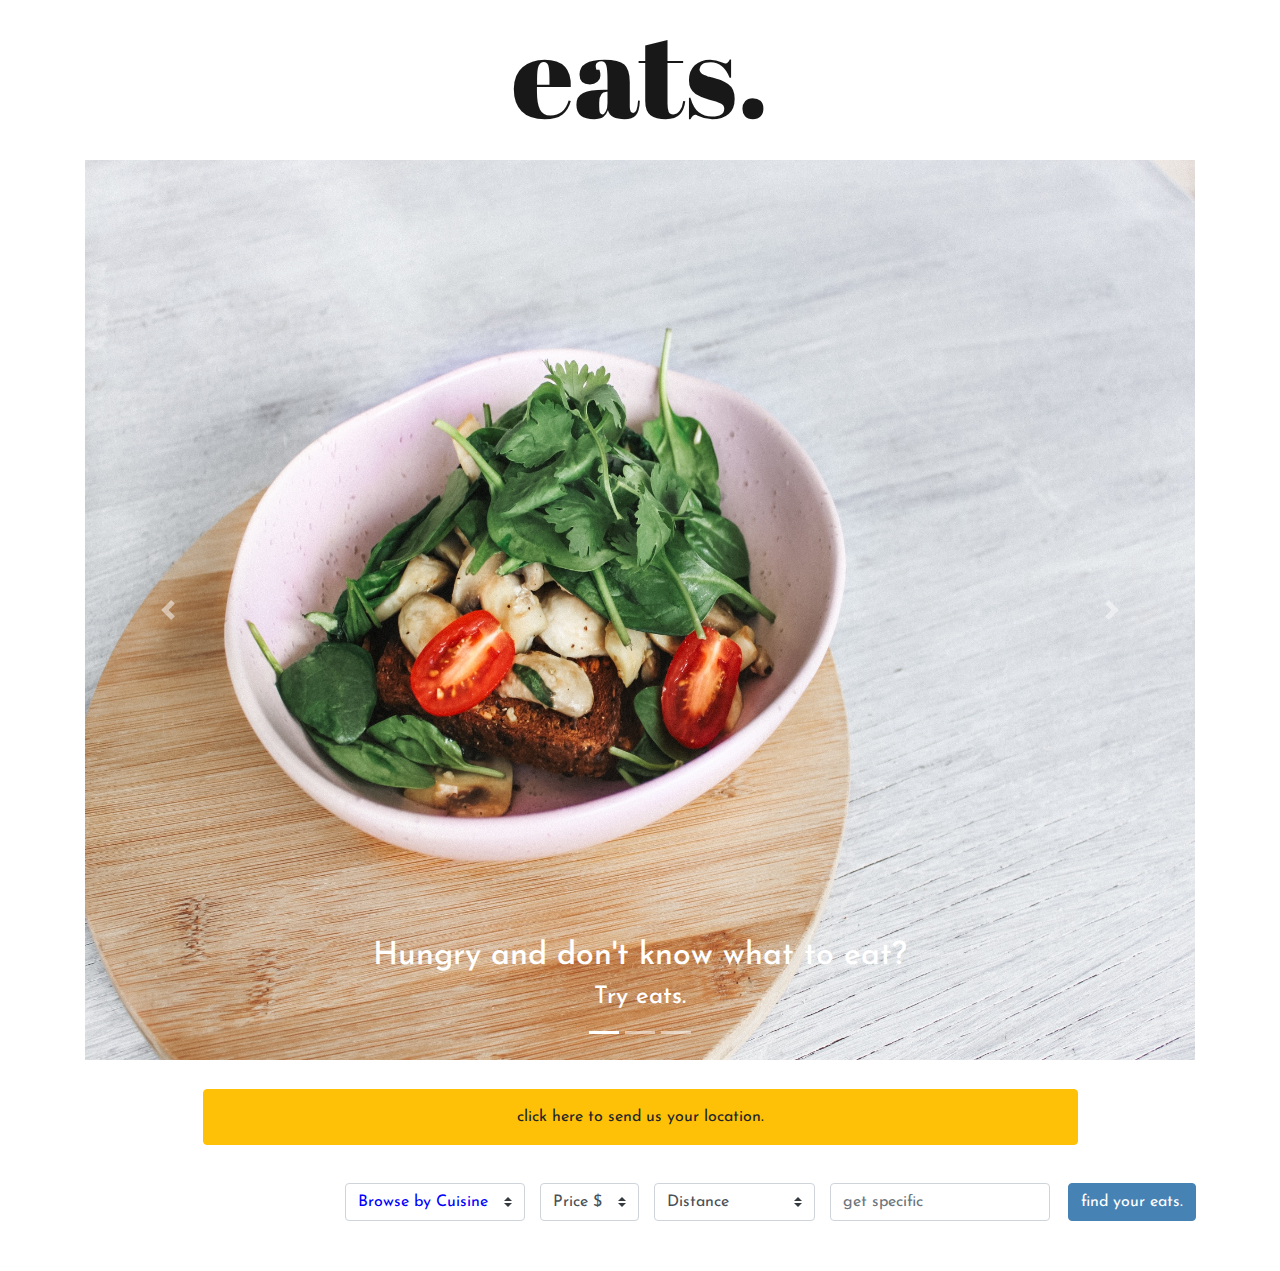
==== index.html @ 849ef132 "updates" ====
<html lang="en">

<head>
  <meta charset="UTF-8">
  <meta name="viewport" content="width=device-width, initial-scale=1.0">
  <meta http-equiv="X-UA-Compatible" content="ie=edge">
  <title>eats.</title>
  <link href="https://fonts.googleapis.com/css?family=Abril+Fatface|Playfair+Display" rel="stylesheet">
  <link href="https://fonts.googleapis.com/css?family=Josefin+Sans" rel="stylesheet">
  <link href="https://stackpath.bootstrapcdn.com/bootstrap/4.3.1/css/bootstrap.min.css" rel="stylesheet">
  <link href="assets/css/style.css" rel="stylesheet" type="text/css">
  <script src="https://cdnjs.cloudflare.com/ajax/libs/jquery/3.2.1/jquery.min.js"></script>
  <script src="https://ajax.googleapis.com/ajax/libs/jquery/3.3.1/jquery.min.js"></script>
  <script src="https://cdnjs.cloudflare.com/ajax/libs/popper.js/1.14.7/umd/popper.min.js"></script>
  <script src="https://maxcdn.bootstrapcdn.com/bootstrap/4.3.1/js/bootstrap.min.js"></script>

</head>

<body>
  <!-- Logo -->

  <h1 class="logo">eats.</h1>
  <!-- Carousel starts -->

  <div class="container mt-3">
    <div id="myCarousel" class="carousel slide" data-ride="carousel">
      <!-- Indicators -->
      <ul class="carousel-indicators">
        <li data-target="#myCarousel" data-slide-to="0" class="active"></li>
        <li data-target="#myCarousel" data-slide-to="1" class=""></li>
        <li data-target="#myCarousel" data-slide-to="2" class=""></li>
      </ul>

      <!-- The slideshow -->
      <div class="carousel-inner">
        <div class="carousel-item active">
          <img src="assets/images/slideone.jpg" alt="Los Angeles" width="1100" height="300">
          <div class="carousel-caption">
            <h2>Hungry and don't know what to eat?</h2>
            <h4>Try eats.</h4>
          </div>
        </div>
        <div class="carousel-item">
          <img src="assets/images/slidetwo.jpg" alt="Chicago" width="1100" height="300">
          <div class="carousel-caption">
            <h2>It's simple.</h2>
            <h4>List your food preferences &amp; we'll choose for you.</h4>
          </div>
        </div>
        <div class="carousel-item">
          <img src="assets/images/slidethree.jpg" alt="New York" width="1100" height="300">
          <div class="carousel-caption">
            <h2>We provide &amp; you decide.</h2>
            <h4>We curate choices based on your preferences. <br>We won't stop till you're satisfied.</h4>
          </div>
        </div>
      </div>

      <!-- Left and right controls -->
      <a class="carousel-control-prev" href="#myCarousel" data-slide="prev">
        <span class="carousel-control-prev-icon"></span>
      </a>
      <a class="carousel-control-next" href="#myCarousel" data-slide="next">
        <span class="carousel-control-next-icon"></span>
      </a>
    </div>

  </div>

  <!-- Location -->
  <div class="col-auto my-1">
    <button type="submit" id="locationDiv" class="btn btn-warning">click here to send us your location.</button>
  </div>


  <!-- Form starts -->
  <div class="container" id="buttonDiv">
    <div class="btn-group-vertical">
      <form>
        <div class="form-row align-items-center" id="dropDown">
          <div class="col-auto my-1">
            <select class="custom-select mr-sm-2" id="pick1">
              <option selected="">Browse by Cuisine</option>
              <option value="0">Asian</option>
              <option value="1">American</option>
              <option value="2">Mexican</option>
              <option value="3">Gluten-Free</option>
              <option value="4">Vegetarian</option>
              <option value="5">Indian</option>
              <option value="6">Italian</option>
              <option value="7">Dessert</option>

            </select>
          </div>
          <div class="form-row align-items-center" id="dropDown">
            <div class="col-auto my-1">
              <select class="custom-select mr-sm-2" id="pick2">
                <option selected="">Price $</option>
                <option value="0">$</option>
                <option value="1">$$</option>
                <option value="2">$$$</option>
                <option value="3">$$$$</option>
              </select>
            </div>
            <div class="form-row align-items-center" id="dropDown">
              <div class="col-auto my-1">
                <select class="custom-select mr-sm-2" id="pick4">
                  <option selected="">Distance</option>
                  <option value="0">Driving (5 mi.)</option>
                  <option value="1">Biking (2 mi.)</option>
                  <option value="2">Walking (1 mi.)</option>
                  <option value="3">Within 4 blocks</option>

                </select>
              </div>
            </div>
            <div class="form-row align-items-center" id="dropDown">

              <input aria-label="Search" class="form-control mr-sm-2" placeholder="get specific" type="search">
            </div>

            <div class="col-auto my-1">
              <button type="submit" id="submit" class="btn btn-warning">find your eats.</button>
            </div>
          </div>

        </div>
      </form>
    </div>
  </div>









  <script src="assets/javascript/app.js"></script>
  <script src="https://www.gstatic.com/firebasejs/5.9.1/firebase.js"></script>





</body>

</html>
---- assets/css/style.css ----
h1 {
  font-family: 'Abril Fatface', cursive;
  color: #181818;
  text-align: center;
  font-size: 120px;
}

#pick1 {
  color: blue;
}


* {
  box-sizing: border-box
}

h1 {
  font-family: 'Abril Fatface', cursive;
  color: #181818;
  text-align: center;
  font-size: 120px;
}

#pick1 {
  color: blue;
}

* {
  box-sizing: border-box
}



#searchBar {
  align-items: center;
  justify-content: center;
  position: relative;
  text-align: left;
  list-style-type: none;
  font-family: 'Josefin Sans', sans-serif;
  margin-left: 20%;
  width: 100%;
  clear: both;
    overflow: auto;
    margin-bottom: 40px;
}

#buttonDiv {
  align-items: center;
  justify-content: center;
  position: relative;
  text-align: left;
  list-style-type: none;
  font-family: 'Josefin Sans', sans-serif;
  margin-left: 25%;
  width: 100%;
  clear: both;
    overflow: auto;

}

#locationDiv {
  align-items: center;
  justify-content: center;
  position: relative;
  text-align: center;
  list-style-type: none;
  padding: 15px;
  font-family: 'Josefin Sans', sans-serif;
  width: 70%;
  margin-left: 15%;
  clear: both;
    overflow: auto;
    margin-top: 25px;

}

#dropDown {
  padding: 10px;
}



#submit {
  color: white;
  border-color: steelblue;
  background-color: steelblue;
}

body {
  width: 100%;
}


#nextPlace {
  margin-left: 40%;
  margin-top: 20px;
  font-family: 'Josefin Sans', sans-serif;
  color: white;
  border-color: steelblue;
  background-color: steelblue;

}

#redirects {
  margin-left: 33%;
  margin-top: 10px;
  margin-bottom: 150px;
  font-family: 'Josefin Sans', sans-serif;

}

#yelpInfo {
  margin-top: 25px;
  font-family: 'Josefin Sans', sans-serif;

  margin-left: 12%;
}

#mainImage {
  background-color: red;
  width: 625px;
  height: 625px;
}

#sideImage1 {
  background-color: blue;
  width: 200px;
  height: 200px;
}

#sideImage2 {
  background-color: green;
  width: 200px;
  height: 200px;
  margin-top: 12px;
}

#sideImage3 {
  background-color: yellow;
  width: 200px;
  height: 200px;
  margin-top: 12px;
}

#yelpImages {
  margin-left: 18%;
  display: inline-block;
}

#restaurantWebsite, #grubhub, #yelpPage {
  color: white;
  border-color: steelblue;
  background-color: steelblue;
}
#sideImages {
  margin-left: 6%;
}

.carousel-inner img {
  width: 100%;
  height: 100%;
}

h2, h4 {
  font-family: 'Josefin Sans', sans-serif;

}

@media screen and (max-width: 980px) {}
@media screen and (max-width: 768px) {}
@media screen and (max-width: 640px) {
  #buttonDiv, #dropDown, #locationDiv, #redirects, #nextPlace{
    float: none;
    clear: both;
    overflow: auto;
    display: block;
    padding: 0px;
    position: static;
  }
}
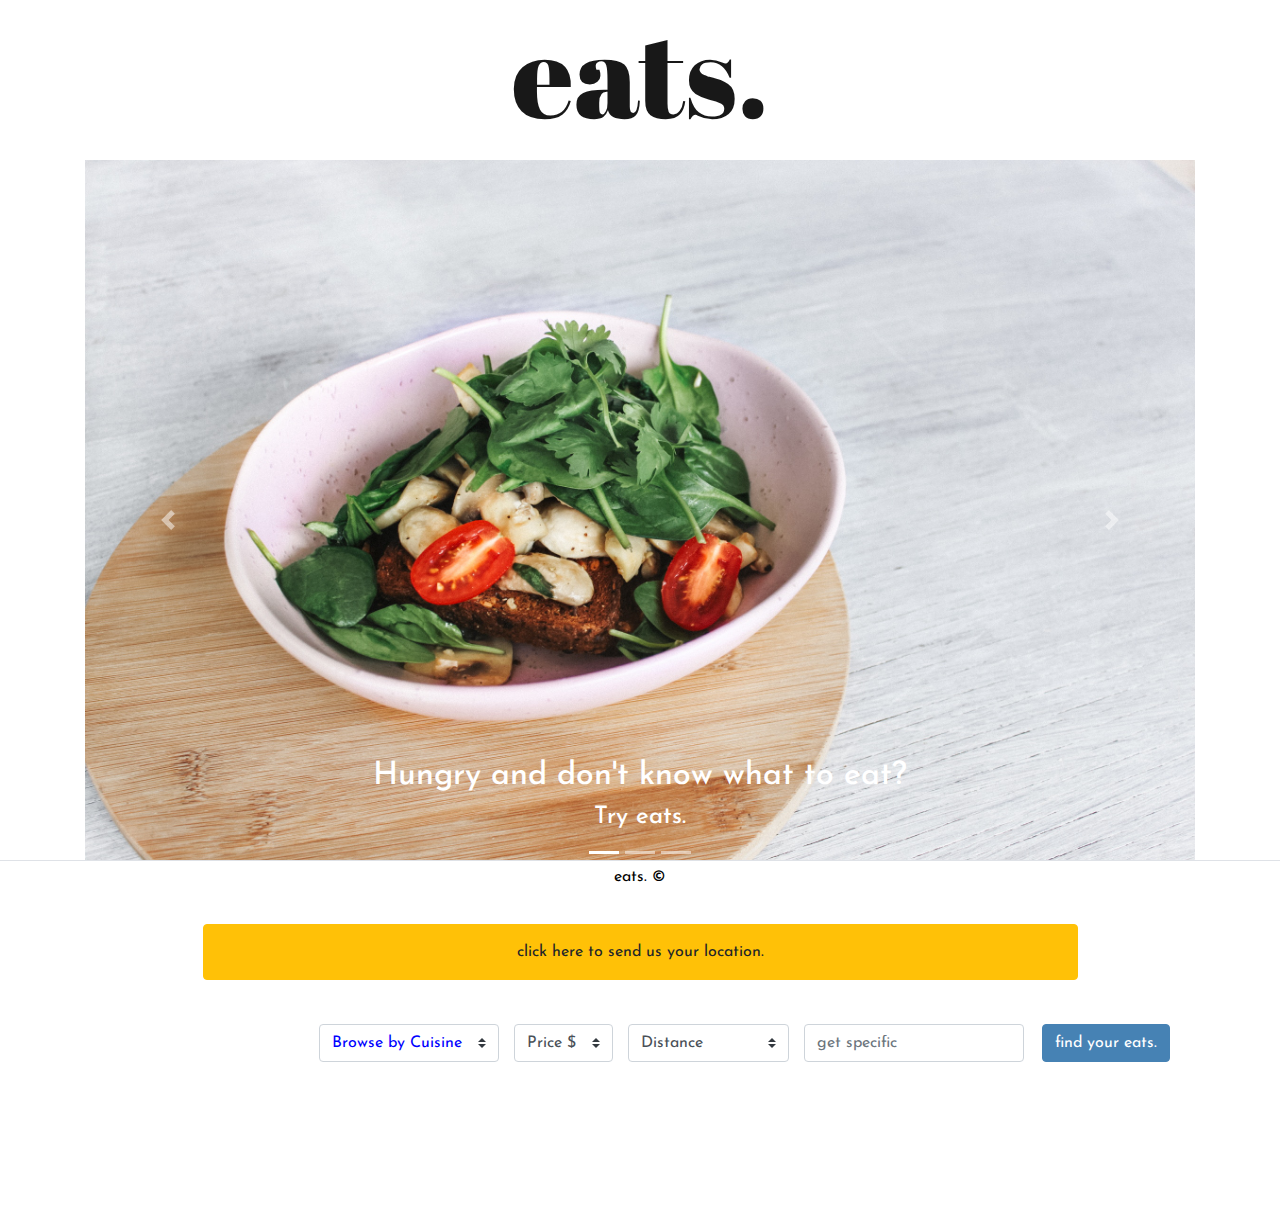
==== commit db5d63bc: "Merge pull request #10 from eunhyegina/edits" ====
--- a/index.html
+++ b/index.html
@@ -34,21 +34,21 @@
       <!-- The slideshow -->
       <div class="carousel-inner">
         <div class="carousel-item active">
-          <img src="assets/images/slideone.jpg" alt="Los Angeles" width="1100" height="300">
+          <img src="assets/images/slideone.jpg" alt="Los Angeles" width="1100" height="400">
           <div class="carousel-caption">
             <h2>Hungry and don't know what to eat?</h2>
             <h4>Try eats.</h4>
           </div>
         </div>
         <div class="carousel-item">
-          <img src="assets/images/slidetwo.jpg" alt="Chicago" width="1100" height="300">
+          <img src="assets/images/slidetwo.jpg" alt="Chicago" width="1100" height="400">
           <div class="carousel-caption">
             <h2>It's simple.</h2>
             <h4>List your food preferences &amp; we'll choose for you.</h4>
           </div>
         </div>
         <div class="carousel-item">
-          <img src="assets/images/slidethree.jpg" alt="New York" width="1100" height="300">
+          <img src="assets/images/slidethree.jpg" alt="New York" width="1100" height="400">
           <div class="carousel-caption">
             <h2>We provide &amp; you decide.</h2>
             <h4>We curate choices based on your preferences. <br>We won't stop till you're satisfied.</h4>
@@ -68,12 +68,15 @@
   </div>
 
   <!-- Location -->
+  <div class="mx-auto" width="100%" id="findLoc">
   <div class="col-auto my-1">
     <button type="submit" id="locationDiv" class="btn btn-warning">click here to send us your location.</button>
+  </div>
   </div>
 
 
   <!-- Form starts -->
+
   <div class="container" id="buttonDiv">
     <div class="btn-group-vertical">
       <form>
@@ -129,7 +132,11 @@
     </div>
   </div>
 
-
+  <div class="fixed-bottom">
+      <nav class="navbar fixed-bottom navbar-light" id="footer" style="background-color:white">
+        <a class="footer-text" href="#" id="ftext"></a>eats. ©</a>
+      </nav>
+    </div>
 
 
 
--- a/assets/css/style.css
+++ b/assets/css/style.css
@@ -30,7 +30,7 @@
 }
 
 
-
+/* 
 #searchBar {
   align-items: center;
   justify-content: center;
@@ -43,7 +43,7 @@
   clear: both;
     overflow: auto;
     margin-bottom: 40px;
-}
+} */
 
 #buttonDiv {
   align-items: center;
@@ -52,12 +52,15 @@
   text-align: left;
   list-style-type: none;
   font-family: 'Josefin Sans', sans-serif;
-  margin-left: 25%;
+  margin-left: 23%;
   width: 100%;
   clear: both;
     overflow: auto;
-
-}
+    margin-bottom: 100px;
+    margin-top: 10px;
+
+}
+
 
 #locationDiv {
   align-items: center;
@@ -71,7 +74,7 @@
   margin-left: 15%;
   clear: both;
     overflow: auto;
-    margin-top: 25px;
+    margin-top: 40px;
 
 }
 
@@ -93,8 +96,8 @@
 
 
 #nextPlace {
-  margin-left: 40%;
-  margin-top: 20px;
+  margin-left: 43%;
+  margin-top: 25px;
   font-family: 'Josefin Sans', sans-serif;
   color: white;
   border-color: steelblue;
@@ -103,24 +106,44 @@
 }
 
 #redirects {
-  margin-left: 33%;
-  margin-top: 10px;
+  margin-left: 36%;
+  margin-top: 20px;
   margin-bottom: 150px;
   font-family: 'Josefin Sans', sans-serif;
+
 
 }
 
 #yelpInfo {
   margin-top: 25px;
   font-family: 'Josefin Sans', sans-serif;
-
-  margin-left: 12%;
+  margin-left: 15%;
+}
+
+#footer {
+  position: absolute;
+  bottom: 0;
+  height: 40px;
+  width: 100%;
+  padding-top: 1px;
+  background-color: #dfe2e7;
+  color: black;
+  border-top: 1px solid #dfe2e7;
+  justify-content: center;
+  font-family: 'Josefin Sans', sans-serif;
+  
+}
+#ftext{
+text-align: center;
+font-size: 12pt;
+justify-content: center;
 }
 
 #mainImage {
   background-color: red;
   width: 625px;
   height: 625px;
+
 }
 
 #sideImage1 {
@@ -144,8 +167,9 @@
 }
 
 #yelpImages {
-  margin-left: 18%;
+  margin-left: 24%;
   display: inline-block;
+  
 }
 
 #restaurantWebsite, #grubhub, #yelpPage {
@@ -157,20 +181,24 @@
   margin-left: 6%;
 }
 
+
 .carousel-inner img {
   width: 100%;
-  height: 100%;
+  height: 80%;
+
 }
 
 h2, h4 {
   font-family: 'Josefin Sans', sans-serif;
 
 }
+
+
 
 @media screen and (max-width: 980px) {}
 @media screen and (max-width: 768px) {}
 @media screen and (max-width: 640px) {
-  #buttonDiv, #dropDown, #locationDiv, #redirects, #nextPlace{
+  #buttonDiv, #dropDown, #locationDiv, #redirects, #nextPlace {
     float: none;
     clear: both;
     overflow: auto;
@@ -178,4 +206,4 @@
     padding: 0px;
     position: static;
   }
-}
+}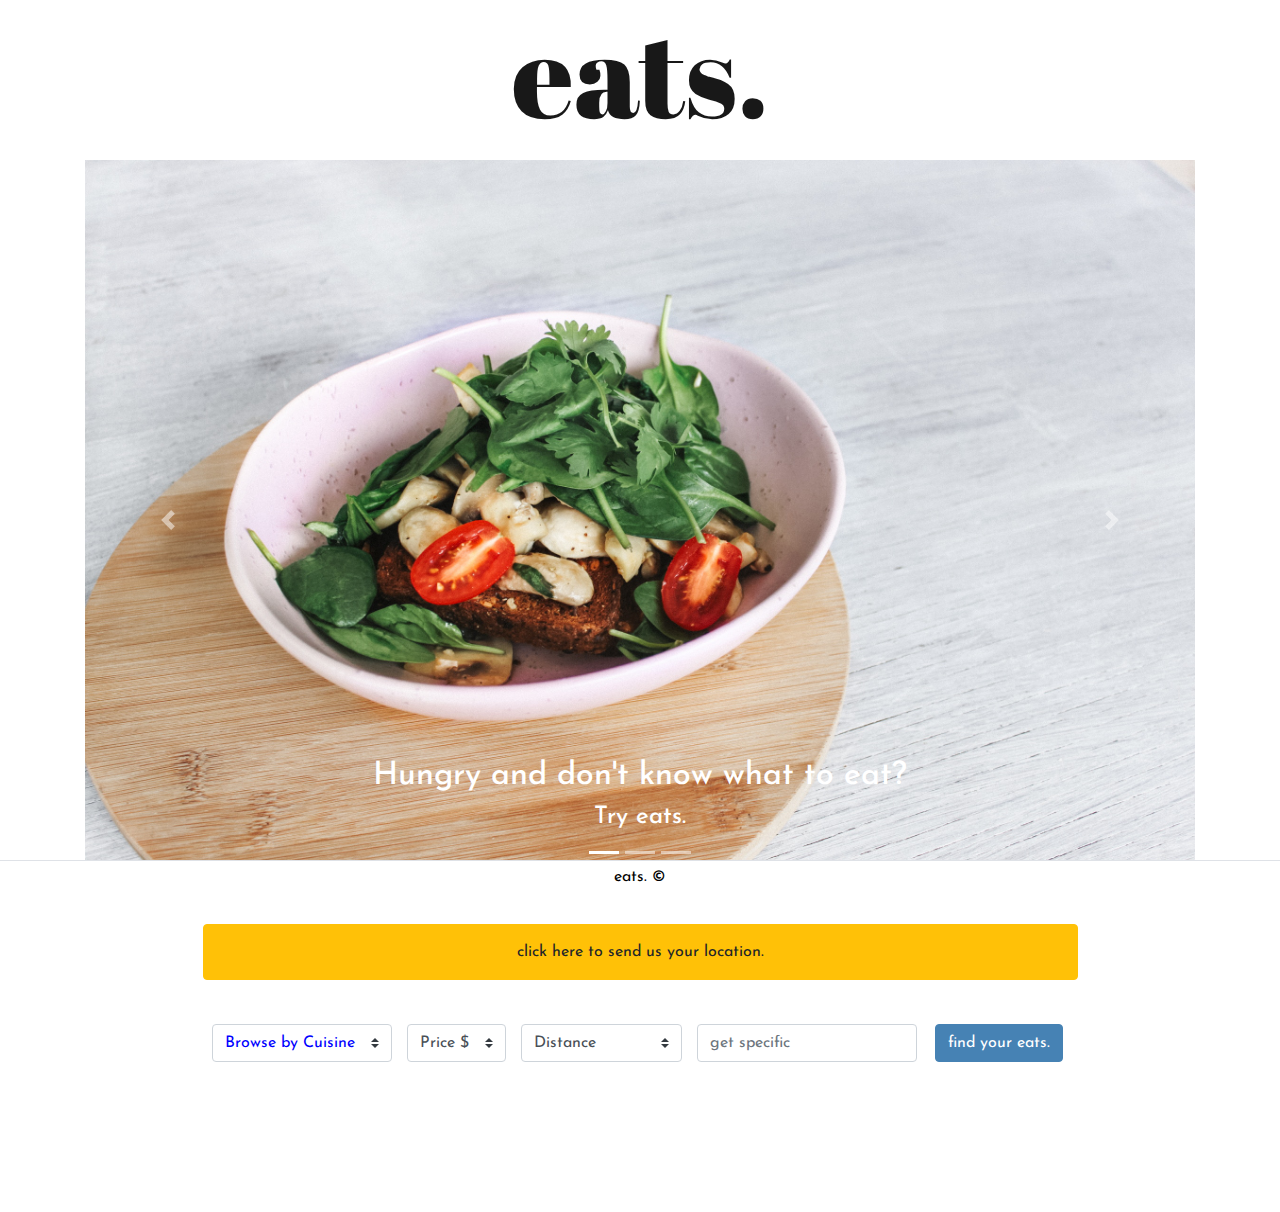
==== commit 03b03ed0: "Merge pull request #16 from eunhyegina/jshtmlcss" ====
--- a/index.html
+++ b/index.html
@@ -18,125 +18,183 @@
 
 <body>
   <!-- Logo -->
-
-  <h1 class="logo">eats.</h1>
-  <!-- Carousel starts -->
-
-  <div class="container mt-3">
-    <div id="myCarousel" class="carousel slide" data-ride="carousel">
-      <!-- Indicators -->
-      <ul class="carousel-indicators">
-        <li data-target="#myCarousel" data-slide-to="0" class="active"></li>
-        <li data-target="#myCarousel" data-slide-to="1" class=""></li>
-        <li data-target="#myCarousel" data-slide-to="2" class=""></li>
-      </ul>
-
-      <!-- The slideshow -->
-      <div class="carousel-inner">
-        <div class="carousel-item active">
-          <img src="assets/images/slideone.jpg" alt="Los Angeles" width="1100" height="400">
-          <div class="carousel-caption">
-            <h2>Hungry and don't know what to eat?</h2>
-            <h4>Try eats.</h4>
+  <div id="firstPage">
+    <h1 class="logo">eats.</h1>
+    <!-- Carousel starts -->
+
+    <div class="container mt-3">
+      <div id="myCarousel" class="carousel slide" data-ride="carousel">
+        <!-- Indicators -->
+        <ul class="carousel-indicators">
+          <li data-target="#myCarousel" data-slide-to="0" class="active"></li>
+          <li data-target="#myCarousel" data-slide-to="1" class=""></li>
+          <li data-target="#myCarousel" data-slide-to="2" class=""></li>
+        </ul>
+
+        <!-- The slideshow -->
+        <div class="carousel-inner">
+          <div class="carousel-item active">
+            <img src="assets/images/slideone.jpg" alt="Los Angeles" width="1100" height="400">
+            <div class="carousel-caption">
+              <h2>Hungry and don't know what to eat?</h2>
+              <h4>Try eats.</h4>
+            </div>
+          </div>
+          <div class="carousel-item">
+            <img src="assets/images/slidetwo.jpg" alt="Chicago" width="1100" height="400">
+            <div class="carousel-caption">
+              <h2>It's simple.</h2>
+              <h4>List your food preferences &amp; we'll choose for you.</h4>
+            </div>
+          </div>
+          <div class="carousel-item">
+            <img src="assets/images/slidethree.jpg" alt="New York" width="1100" height="400">
+            <div class="carousel-caption">
+              <h2>We provide &amp; you decide.</h2>
+              <h4>We curate choices based on your preferences. <br>We won't stop till you're satisfied.</h4>
+            </div>
           </div>
         </div>
-        <div class="carousel-item">
-          <img src="assets/images/slidetwo.jpg" alt="Chicago" width="1100" height="400">
-          <div class="carousel-caption">
-            <h2>It's simple.</h2>
-            <h4>List your food preferences &amp; we'll choose for you.</h4>
-          </div>
-        </div>
-        <div class="carousel-item">
-          <img src="assets/images/slidethree.jpg" alt="New York" width="1100" height="400">
-          <div class="carousel-caption">
-            <h2>We provide &amp; you decide.</h2>
-            <h4>We curate choices based on your preferences. <br>We won't stop till you're satisfied.</h4>
-          </div>
-        </div>
-      </div>
-
-      <!-- Left and right controls -->
-      <a class="carousel-control-prev" href="#myCarousel" data-slide="prev">
-        <span class="carousel-control-prev-icon"></span>
-      </a>
-      <a class="carousel-control-next" href="#myCarousel" data-slide="next">
-        <span class="carousel-control-next-icon"></span>
-      </a>
-    </div>
-
-  </div>
-
-  <!-- Location -->
-  <div class="mx-auto" width="100%" id="findLoc">
-  <div class="col-auto my-1">
-    <button type="submit" id="locationDiv" class="btn btn-warning">click here to send us your location.</button>
-  </div>
-  </div>
-
-
-  <!-- Form starts -->
-
-  <div class="container" id="buttonDiv">
-    <div class="btn-group-vertical">
-      <form>
-        <div class="form-row align-items-center" id="dropDown">
-          <div class="col-auto my-1">
-            <select class="custom-select mr-sm-2" id="pick1">
-              <option selected="">Browse by Cuisine</option>
-              <option value="0">Asian</option>
-              <option value="1">American</option>
-              <option value="2">Mexican</option>
-              <option value="3">Gluten-Free</option>
-              <option value="4">Vegetarian</option>
-              <option value="5">Indian</option>
-              <option value="6">Italian</option>
-              <option value="7">Dessert</option>
-
-            </select>
-          </div>
+
+        <!-- Left and right controls -->
+        <a class="carousel-control-prev" href="#myCarousel" data-slide="prev">
+          <span class="carousel-control-prev-icon"></span>
+        </a>
+        <a class="carousel-control-next" href="#myCarousel" data-slide="next">
+          <span class="carousel-control-next-icon"></span>
+        </a>
+      </div>
+
+    </div>
+
+    <!-- Location -->
+    <div class="mx-auto" width="100%" id="findLoc">
+      <div class="col-auto my-1">
+        <button type="submit" id="locationDiv" class="btn btn-warning">click here to send us your location.</button>
+      </div>
+    </div>
+
+
+    <!-- Form starts -->
+
+    <div class="container" id="buttonDiv">
+      <div class="btn-group-vertical">
+        <form>
           <div class="form-row align-items-center" id="dropDown">
             <div class="col-auto my-1">
-              <select class="custom-select mr-sm-2" id="pick2">
-                <option selected="">Price $</option>
-                <option value="0">$</option>
-                <option value="1">$$</option>
-                <option value="2">$$$</option>
-                <option value="3">$$$$</option>
+              <select class="custom-select mr-sm-2" id="pick1">
+                <option selected="">Browse by Cuisine</option>
+                <option value="0">Asian</option>
+                <option value="1">American</option>
+                <option value="2">Mexican</option>
+                <option value="3">Gluten-Free</option>
+                <option value="4">Vegetarian</option>
+                <option value="5">Indian</option>
+                <option value="6">Italian</option>
+                <option value="7">Dessert</option>
+
               </select>
             </div>
             <div class="form-row align-items-center" id="dropDown">
               <div class="col-auto my-1">
-                <select class="custom-select mr-sm-2" id="pick4">
-                  <option selected="">Distance</option>
-                  <option value="0">Driving (5 mi.)</option>
-                  <option value="1">Biking (2 mi.)</option>
-                  <option value="2">Walking (1 mi.)</option>
-                  <option value="3">Within 4 blocks</option>
-
+                <select class="custom-select mr-sm-2" id="pick2">
+                  <option selected="">Price $</option>
+                  <option value="0">$</option>
+                  <option value="1">$$</option>
+                  <option value="2">$$$</option>
+                  <option value="3">$$$$</option>
                 </select>
               </div>
-            </div>
-            <div class="form-row align-items-center" id="dropDown">
-
-              <input aria-label="Search" class="form-control mr-sm-2" placeholder="get specific" type="search">
-            </div>
-
-            <div class="col-auto my-1">
-              <button type="submit" id="submit" class="btn btn-warning">find your eats.</button>
-            </div>
-          </div>
-
+              <div class="form-row align-items-center" id="dropDown">
+                <div class="col-auto my-1">
+                  <select class="custom-select mr-sm-2" id="pick4">
+                    <option selected="">Distance</option>
+                    <option value="0">Driving (5 mi.)</option>
+                    <option value="1">Biking (2 mi.)</option>
+                    <option value="2">Walking (1 mi.)</option>
+                    <option value="3">Within 4 blocks</option>
+
+                  </select>
+                </div>
+              </div>
+              <div class="form-row align-items-center" id="dropDown">
+
+                <input aria-label="Search" id="searchInput" class="form-control mr-sm-2" placeholder="get specific"
+                  type="search">
+              </div>
+
+              <div class="col-auto my-1">
+                <button type="submit" id="submit" class="btn btn-warning">find your eats.</button>
+              </div>
+            </div>
+
+          </div>
+        </form>
+      </div>
+    </div>
+  </div>
+
+  <!-- second page -->
+  <div id="secondPage">
+    <h1 class="logo">eats.</h1>
+
+    <div id="yelpImages" class="container">
+      <div class="row">
+        <div class="col-lg-6">
+          <div id="mainImage">1</div>
         </div>
-      </form>
-    </div>
+        <div class="col-5" id="sideImages">
+          <div id="sideImage1">2</div>
+          <div id="sideImage2">3</div>
+          <div id="sideImage3">4</div>
+        </div>
+      </div>
+    </div>
+
+    <div id="yelpInfo" class="container">
+        <p class="text-center">
+
+        <div class="row">
+          <div class="col-5">
+            <h6>Restaurant:</h6>
+            <p id="foodType"></p>
+            <h6>Price:</h6>
+
+            <p id="price"></p>
+            <h6>Rating:</h6>
+
+            <p id="rating"></p>
+          </div>
+          <div class="col-7">
+            <h6>Number of Reviews:</h6>
+
+            <p id="reviews"></p>
+            <h6>Address:</h6>
+
+            <p id="address"></p>
+            <h6>Phone Number:</h6>
+
+            <p id="number"></p>
+
+            <!-- <p id="distance">testHolder5</p> -->
+      </p>
+    </div>
+  </div>
+  </div>
+
+  <div id="map"></div>
+
+
+  <div id="redirects">
+    <button id="nextPlace" class="btn btn-secondary btn-lg">thank u, next</button>
+    <a target="_blank" href="#" id="yelpPage" class="btn btn-secondary btn-lg">yelp.</a> </div>
   </div>
 
   <div class="fixed-bottom">
-      <nav class="navbar fixed-bottom navbar-light" id="footer" style="background-color:white">
-        <a class="footer-text" href="#" id="ftext"></a>eats. ©</a>
-      </nav>
-    </div>
+    <nav class="navbar fixed-bottom navbar-light" id="footer" style="background-color:white">
+      <a class="footer-text" href="#" id="ftext"></a>eats. ©</a>
+    </nav>
+  </div>
 
 
 
@@ -145,6 +203,8 @@
 
 
   <script src="assets/javascript/app.js"></script>
+  <script async defer src="https://maps.googleapis.com/maps/api/js?key=AIzaSyCp3lD4WGFpjmz80fq2f-a9d_MEY1OZQXY">
+  </script>
   <script src="https://www.gstatic.com/firebasejs/5.9.1/firebase.js"></script>
 
 
--- a/assets/css/style.css
+++ b/assets/css/style.css
@@ -1,19 +1,3 @@
-h1 {
-  font-family: 'Abril Fatface', cursive;
-  color: #181818;
-  text-align: center;
-  font-size: 120px;
-}
-
-#pick1 {
-  color: blue;
-}
-
-
-* {
-  box-sizing: border-box
-}
-
 h1 {
   font-family: 'Abril Fatface', cursive;
   color: #181818;
@@ -29,22 +13,6 @@
   box-sizing: border-box
 }
 
-
-/* 
-#searchBar {
-  align-items: center;
-  justify-content: center;
-  position: relative;
-  text-align: left;
-  list-style-type: none;
-  font-family: 'Josefin Sans', sans-serif;
-  margin-left: 20%;
-  width: 100%;
-  clear: both;
-    overflow: auto;
-    margin-bottom: 40px;
-} */
-
 #buttonDiv {
   align-items: center;
   justify-content: center;
@@ -52,15 +20,11 @@
   text-align: left;
   list-style-type: none;
   font-family: 'Josefin Sans', sans-serif;
-  margin-left: 23%;
   width: 100%;
-  clear: both;
-    overflow: auto;
-    margin-bottom: 100px;
-    margin-top: 10px;
-
+  margin-bottom: 100px;
+  margin-top: 10px;
+  display: flex;
 }
-
 
 #locationDiv {
   align-items: center;
@@ -72,17 +36,12 @@
   font-family: 'Josefin Sans', sans-serif;
   width: 70%;
   margin-left: 15%;
-  clear: both;
-    overflow: auto;
-    margin-top: 40px;
-
+  margin-top: 40px;
 }
 
 #dropDown {
   padding: 10px;
 }
-
-
 
 #submit {
   color: white;
@@ -94,30 +53,28 @@
   width: 100%;
 }
 
-
 #nextPlace {
-  margin-left: 43%;
-  margin-top: 25px;
+  /* margin-left: 43%;
+  margin-top: 25px; */
   font-family: 'Josefin Sans', sans-serif;
   color: white;
   border-color: steelblue;
   background-color: steelblue;
-
 }
 
 #redirects {
-  margin-left: 36%;
-  margin-top: 20px;
-  margin-bottom: 150px;
+  margin-left: 42%;
+  margin-top: 35px;
+  margin-bottom: 150px; 
   font-family: 'Josefin Sans', sans-serif;
-
-
 }
 
 #yelpInfo {
-  margin-top: 25px;
+  margin-top: 15px;
   font-family: 'Josefin Sans', sans-serif;
-  margin-left: 15%;
+  margin-left: 26%;
+  padding: 10px;
+  margin-bottom: 15px;
 }
 
 #footer {
@@ -131,74 +88,95 @@
   border-top: 1px solid #dfe2e7;
   justify-content: center;
   font-family: 'Josefin Sans', sans-serif;
-  
-}
-#ftext{
-text-align: center;
-font-size: 12pt;
-justify-content: center;
 }
 
-#mainImage {
-  background-color: red;
-  width: 625px;
-  height: 625px;
-
+#ftext {
+  text-align: center;
+  font-size: 11pt;
+  font-weight: bold;
+  justify-content: center;
 }
 
-#sideImage1 {
-  background-color: blue;
-  width: 200px;
-  height: 200px;
+/* #mainImage {
+    background-color: red;
+    width: 625px;
+    height: 625px;
+  
+  } */
+
+/* #sideImage1 {
+    background-color: blue;
+    width: 200px;
+    height: 200px;
+  }
+  
+  #sideImage2 {
+    background-color: green;
+    width: 200px;
+    height: 200px;
+    margin-top: 12px;
+  }
+  
+  #sideImage3 {
+    background-color: yellow;
+    width: 200px;
+    height: 200px;
+    margin-top: 12px;
+  } */
+
+#yelpImages {
+  align-content: center;
+  align-items: center;
+  justify-content: center;
+  /* margin-left: 19%; */
+  display: flex;
 }
 
-#sideImage2 {
-  background-color: green;
-  width: 200px;
-  height: 200px;
-  margin-top: 12px;
-}
-
-#sideImage3 {
-  background-color: yellow;
-  width: 200px;
-  height: 200px;
-  margin-top: 12px;
-}
-
-#yelpImages {
-  margin-left: 24%;
-  display: inline-block;
-  
-}
-
-#restaurantWebsite, #grubhub, #yelpPage {
+/* #restaurantWebsite,
+#grubhub, */
+#yelpPage {
+  margin-left: 2%;
   color: white;
   border-color: steelblue;
   background-color: steelblue;
 }
-#sideImages {
-  margin-left: 6%;
-}
 
+/* #sideImages {
+    margin-left: 6%;
+  } */
 
 .carousel-inner img {
   width: 100%;
   height: 80%;
-
 }
 
-h2, h4 {
+h2,
+h4 {
   font-family: 'Josefin Sans', sans-serif;
-
 }
 
-
+h6 {
+  font-family: sans-serif;
+  font-weight: bold;
+  font-size: 13pt;
+  margin-bottom: 15px;
+  margin-top: 38px;
+  text-transform: uppercase;
+  color: #4682b4;
+  letter-spacing: 1pt;
+}
 
 @media screen and (max-width: 980px) {}
+
 @media screen and (max-width: 768px) {}
+
 @media screen and (max-width: 640px) {
-  #buttonDiv, #dropDown, #locationDiv, #redirects, #nextPlace {
+
+  #buttonDiv,
+  #dropDown,
+  #locationDiv,
+  #redirects,
+  #nextPlace {
     float: none;
     clear: both;
     overflow: auto;
@@ -206,4 +184,14 @@
     padding: 0px;
     position: static;
   }
+}
+
+#secondPage {
+  display: none;
+}
+
+#map {
+  height: 100%;
+  width: 50%;
+  margin-left: 25%;
 }